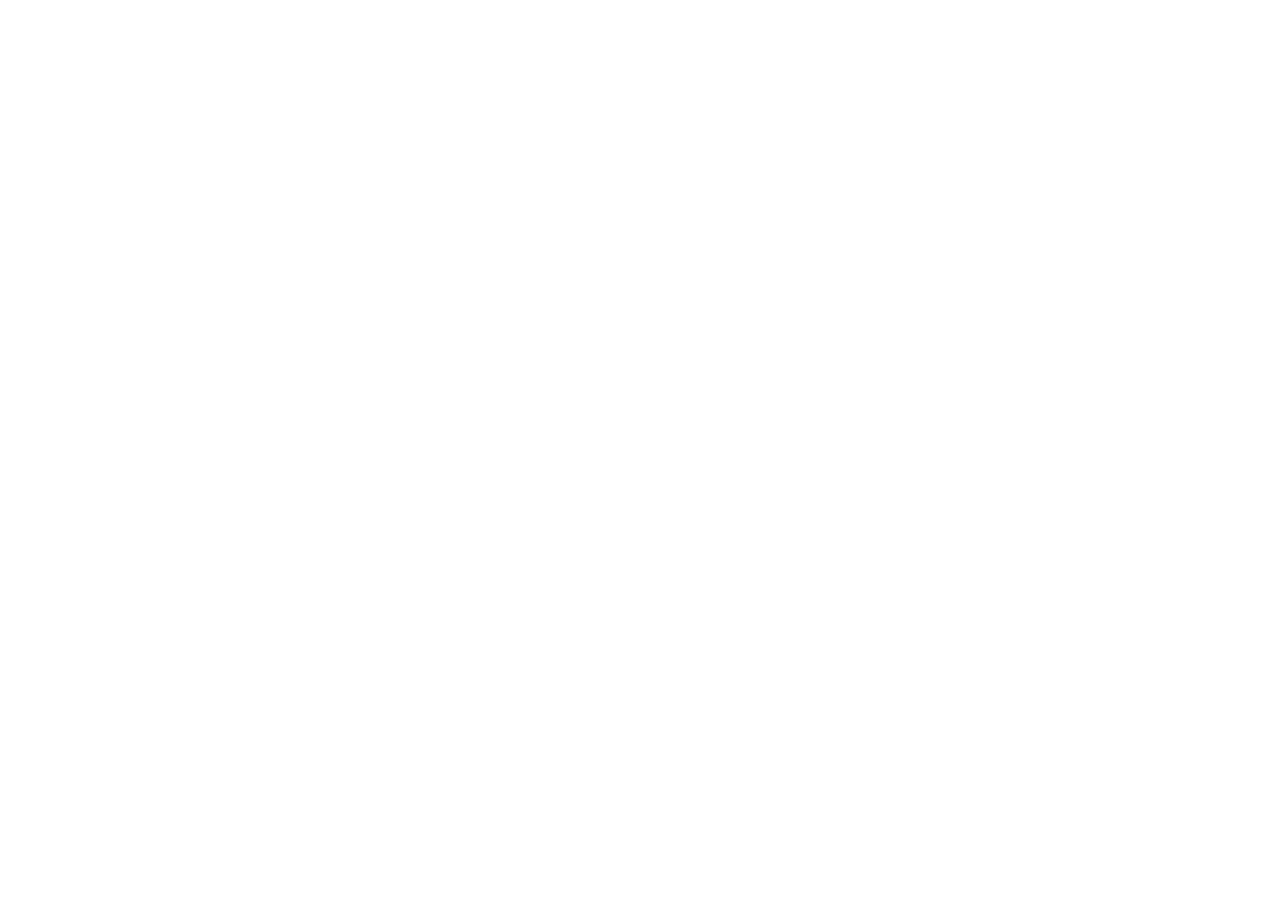
==== index.html @ ddab1427 "add starter file and gitignore file" ====
<!DOCTYPE html>
<html lang="en">
<head>
    <meta charset="UTF-8">
    <meta http-equiv="X-UA-Compatible" content="IE=edge">
    <meta name="viewport" content="width=device-width, initial-scale=1.0">
    <title>STARTER - Toybox Homepage</title>
</head>
<body>
    
</body>
</html>
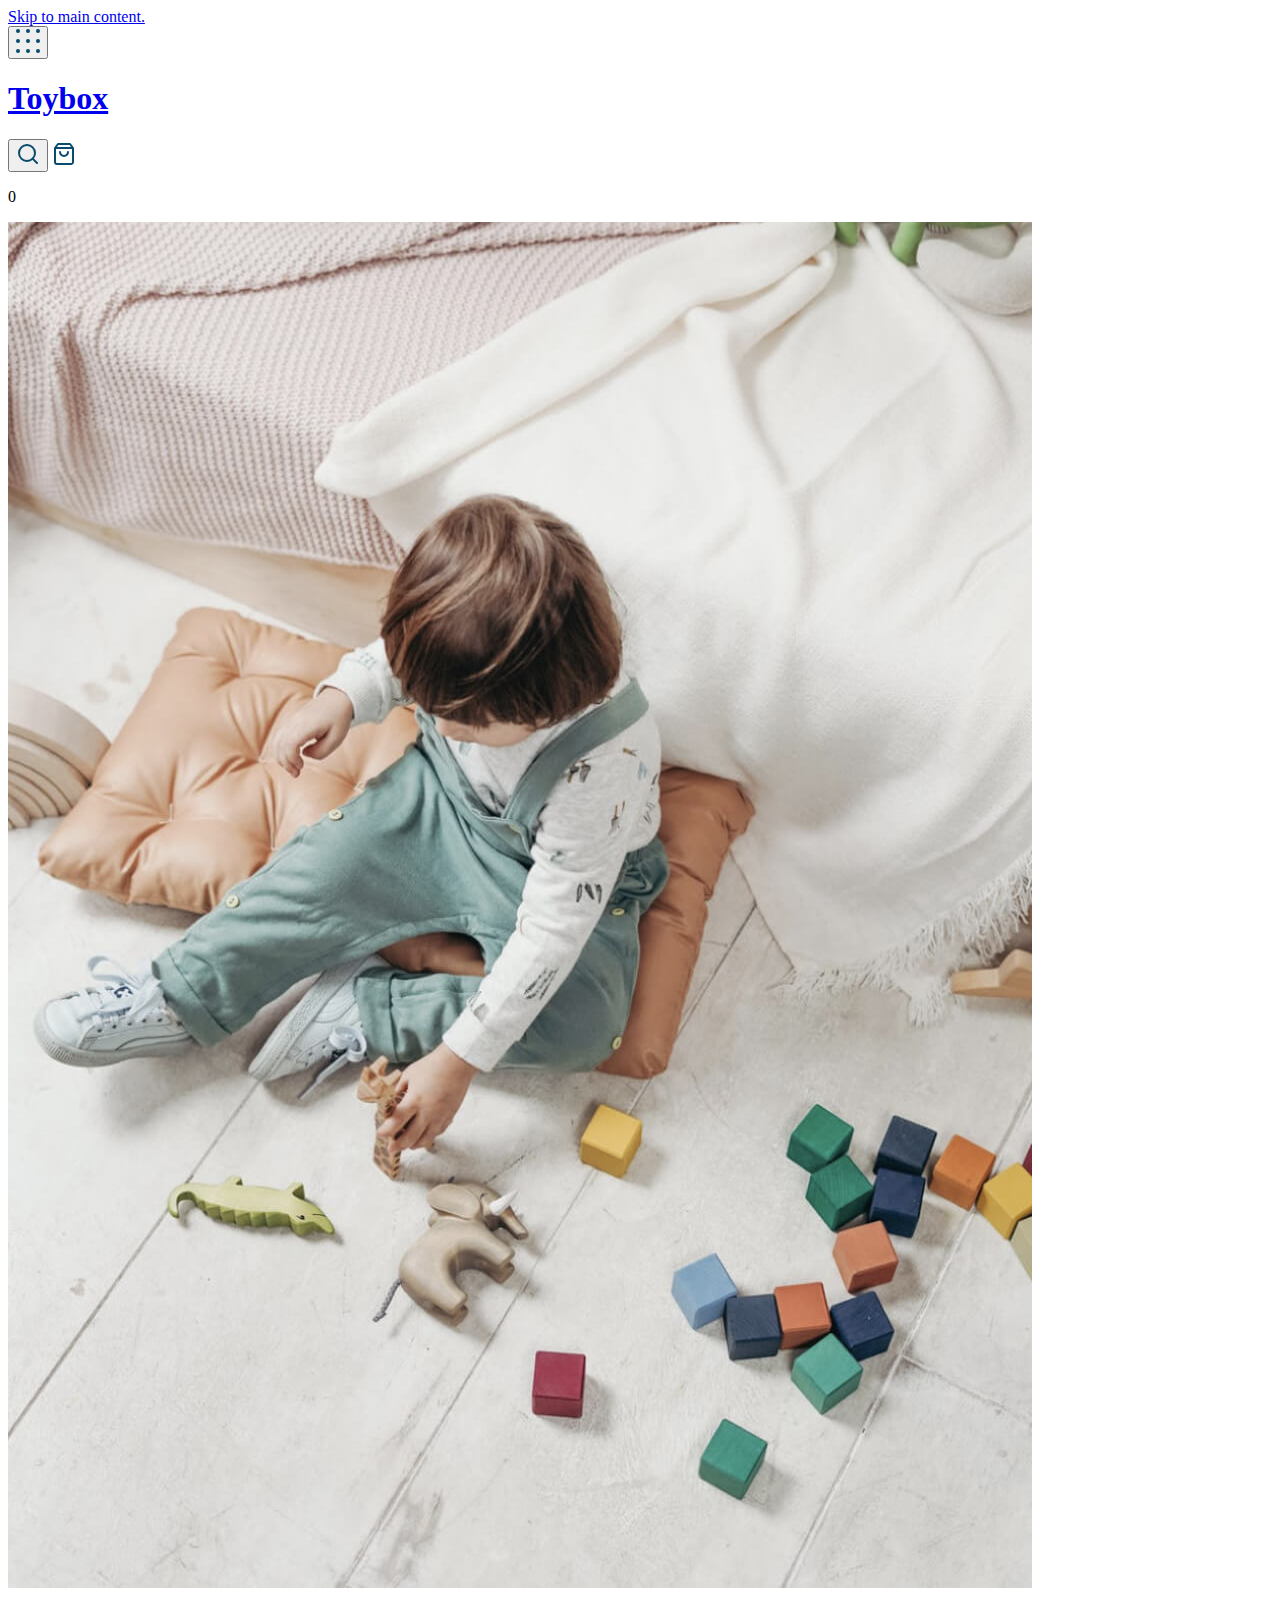
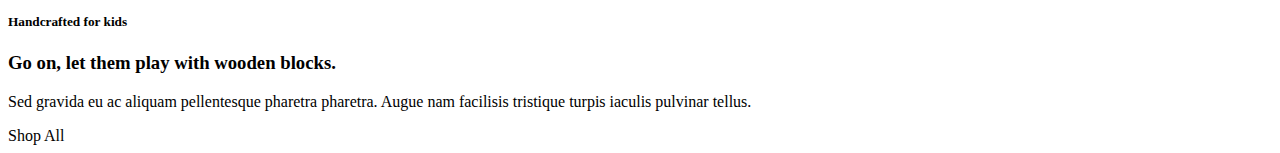
==== commit 99b589c4: "building HTML" ====
--- a/index.html
+++ b/index.html
@@ -1,12 +1,61 @@
 <!DOCTYPE html>
 <html lang="en">
+
 <head>
     <meta charset="UTF-8">
     <meta http-equiv="X-UA-Compatible" content="IE=edge">
     <meta name="viewport" content="width=device-width, initial-scale=1.0">
     <title>STARTER - Toybox Homepage</title>
 </head>
+
 <body>
-    
+    <a href="#mainContent" class="skip-link">Skip to main content.</a>
+    <nav class="navBar">
+        <div class="wrapper">
+
+            <button class="menuIcon">
+                <img src="./assets/menu-button.svg" alt="open slide-out navigation" class="menuIcon">
+            </button>
+
+            <a href="#" class="logo">
+                <h1>Toybox</h1>
+            </a>
+
+            <div class="searchCart">
+                <button class="menuIcon">
+                    <img src="./assets/search.svg" alt="search icon" class="searchIcon">
+                </button>
+
+                <a href="#" class="bag">
+                    <img src="./assets/shop-bag.svg" alt="shopping bag icon" class="bagIcon">
+                </a>
+
+                <div class="counter">
+                    <p class="smallCopy">0</p>
+                </div> <!-- .counter END -->
+            </div> <!-- .searchCart END -->
+
+        </div> <!-- .wrapper END -->
+    </nav> <!-- .navBar END -->
+
+    <header>
+        <div class="headerImgContainer wrapper">
+            <img src="./assets/header-image.jpg"
+                alt="A child in overalls playing with colourful wooden blocks on the floor">
+        </div>
+
+        <div class="headerContent wrapper">
+            <div class="contentContainer">
+                <h5>Handcrafted for kids</h5>
+                <h3>Go on, let them play with wooden blocks.</h3>
+                <p>Sed gravida eu ac aliquam pellentesque pharetra pharetra. Augue nam facilisis tristique turpis
+                    iaculis pulvinar tellus.</p>
+                <a class="button">Shop All</a>
+            </div>
+        </div>
+    </header>
+
+
 </body>
+
 </html>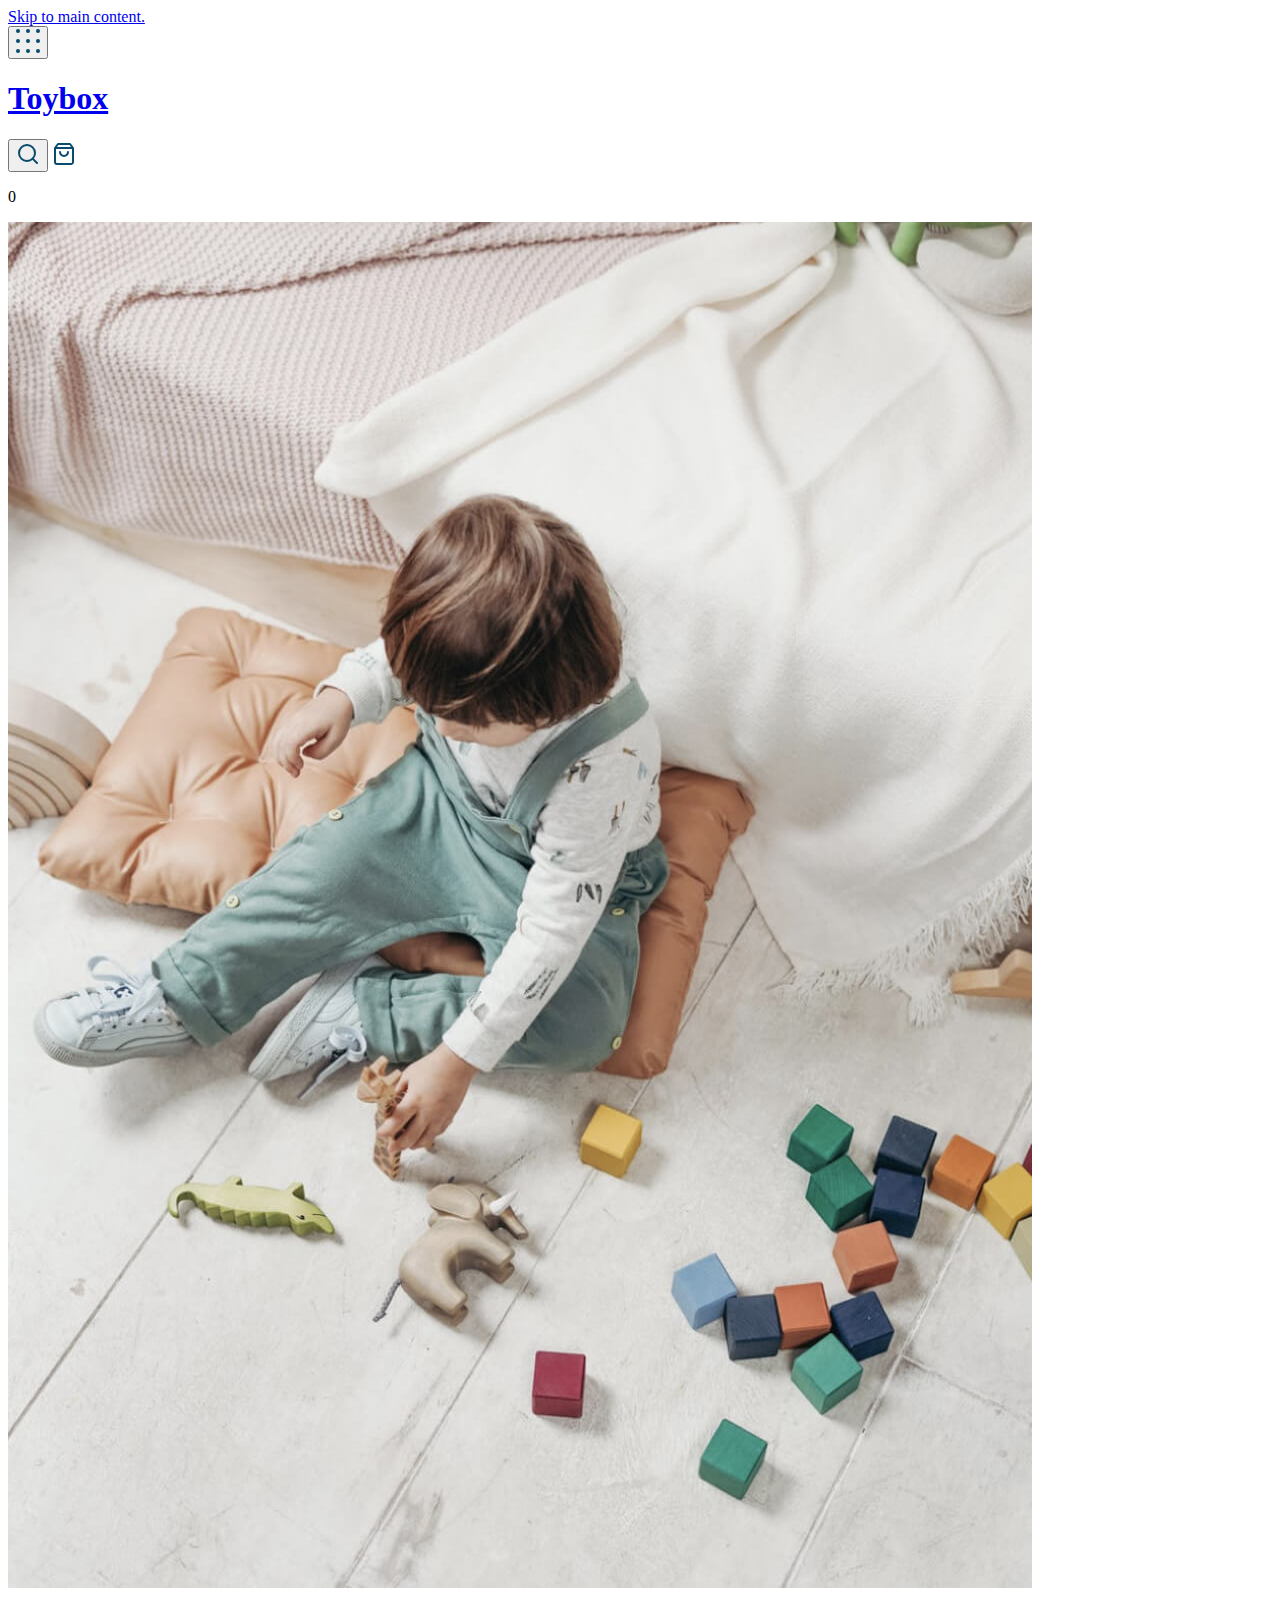
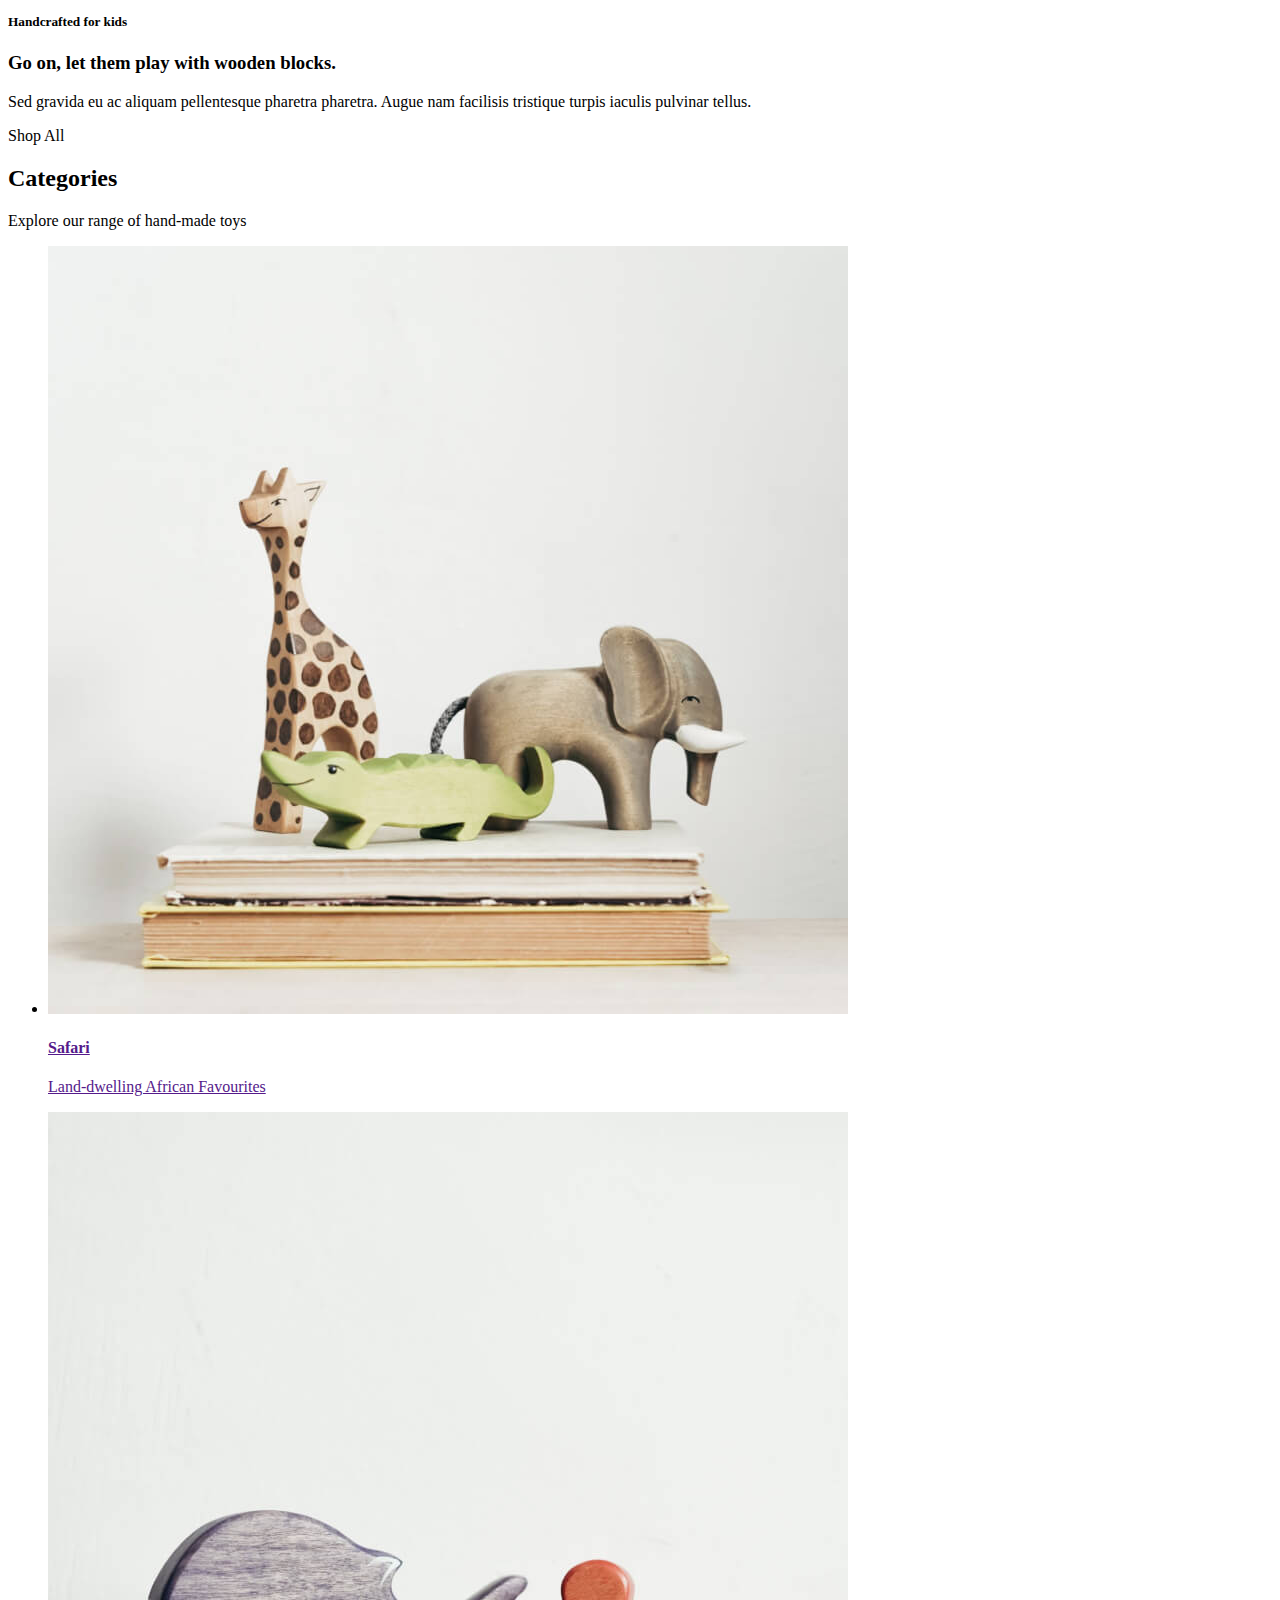
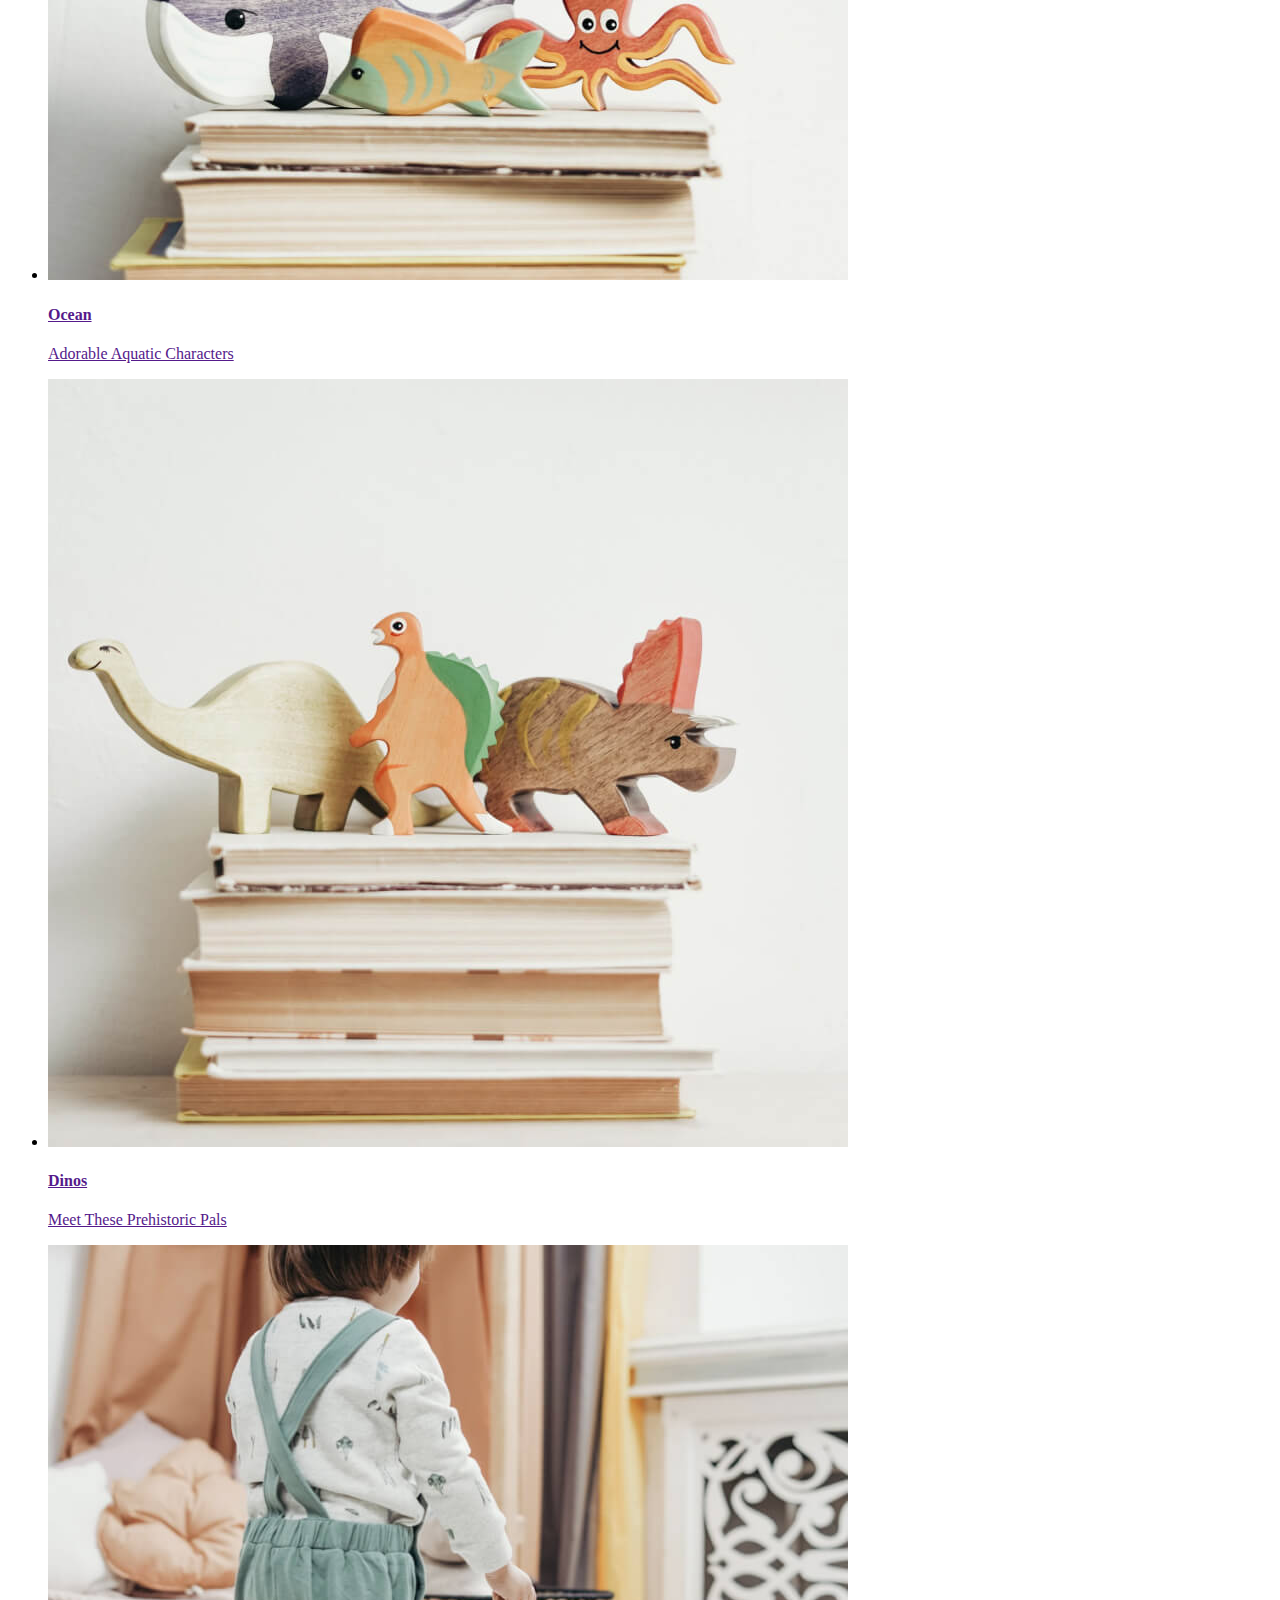
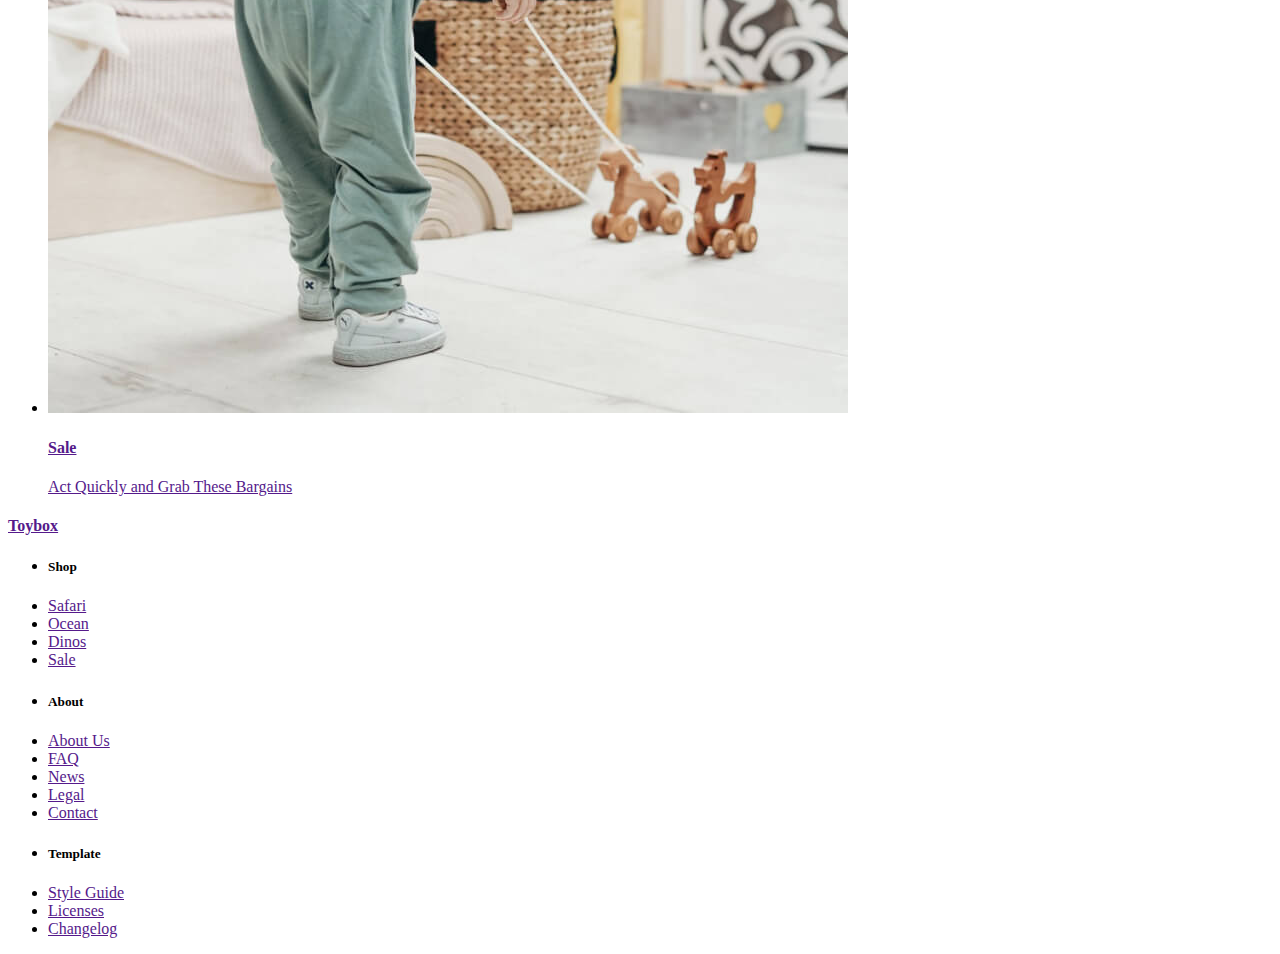
==== commit bcf7f799: "adding footer and main" ====
--- a/index.html
+++ b/index.html
@@ -55,6 +55,110 @@
         </div>
     </header>
 
+    <main>
+        <section class="categories" id="categories">
+            <div class="wrapper">
+                <h2>Categories</h2>
+                <p>Explore our range of hand-made toys</p>
+                <ul class="categoryGallery">
+                    <li class="items itemOne">
+                        <a href="">
+                            <img src="./assets/safari-trio.jpg" alt="Hand-carved safari animal toys">
+                            <h4>Safari</h4>
+                            <p>Land-dwelling African Favourites</p>
+                        </a>
+                    </li>
+                    <li class="items itemTwo">
+                        <a href="">
+                            <img src="./assets/ocean-trio.jpg" alt="A collection of ocean-themed animal toys">
+                            <h4>Ocean</h4>
+                            <p>Adorable Aquatic Characters</p>
+                        </a>
+                    </li>
+                    <li class="items itemThree">
+                        <a href="">
+                            <img src="./assets/dino-trio.jpg" alt="Hand-carved dinosaur toys for kids">
+                            <h4>Dinos</h4>
+                            <p>Meet These Prehistoric Pals</p>
+                        </a>
+                    </li>
+                    <li class="items itemFour">
+                        <a href="">
+                            <img src="./assets/sale.jpg" alt="A toddler pulling two wooden animals on wheels">
+                            <h4>Sale</h4>
+                            <p>Act Quickly and Grab These Bargains</p>
+                        </a>
+                    </li>
+                </ul> <!-- .categoryGallery END-->
+            </div> <!-- .wrapper END-->
+        </section> <!-- .categories END-->
+    </main>
+
+    <footer id="footer">
+        <div class="wrapper">
+            <div class="footerFlexContainer">
+                <a href="" class="logo">
+                    <h4>Toybox</h4>
+                </a>
+                <div class="footerNav">
+                    <nav>
+                        <ul class="footerShop">
+                            <li>
+                                <h5>Shop</h5>
+                            </li>
+                            <li>
+                                <a href="">Safari</a>
+                            </li>
+                            <li>
+                                <a href="">Ocean</a>
+                            </li>
+                            <li>
+                                <a href="">Dinos</a>
+                            </li>
+                            <li>
+                                <a href="">Sale</a>
+                            </li>
+                        </ul>
+                        <ul class="footerAbout">
+                            <li>
+                                <h5>About</h5>
+                            </li>
+                            <li>
+                                <a href="">About Us</a>
+                            </li>
+                            <li>
+                                <a href="">FAQ</a>
+                            </li>
+                            <li>
+                                <a href="">News</a>
+                            </li>
+                            <li>
+                                <a href="">Legal</a>
+                            </li>
+                            <li>
+                                <a href="">Contact</a>
+                            </li>
+                        </ul>
+                        <ul class="footerTemp">
+                            <li>
+                                <h5>Template</h5>
+                            </li>
+                            <li>
+                                <a href="">Style Guide</a>
+                            </li>
+                            <li>
+                                <a href="">Licenses</a>
+                            </li>
+                            <li>
+                                <a href="">Changelog</a>
+                            </li>
+                        </ul>
+                    </nav>
+                </div> <!-- .footerNav END -->
+            </div> <!-- .footerFlexContainer END-->
+        </div> <!-- .wrapper END-->
+    </footer>
+
 
 </body>
 
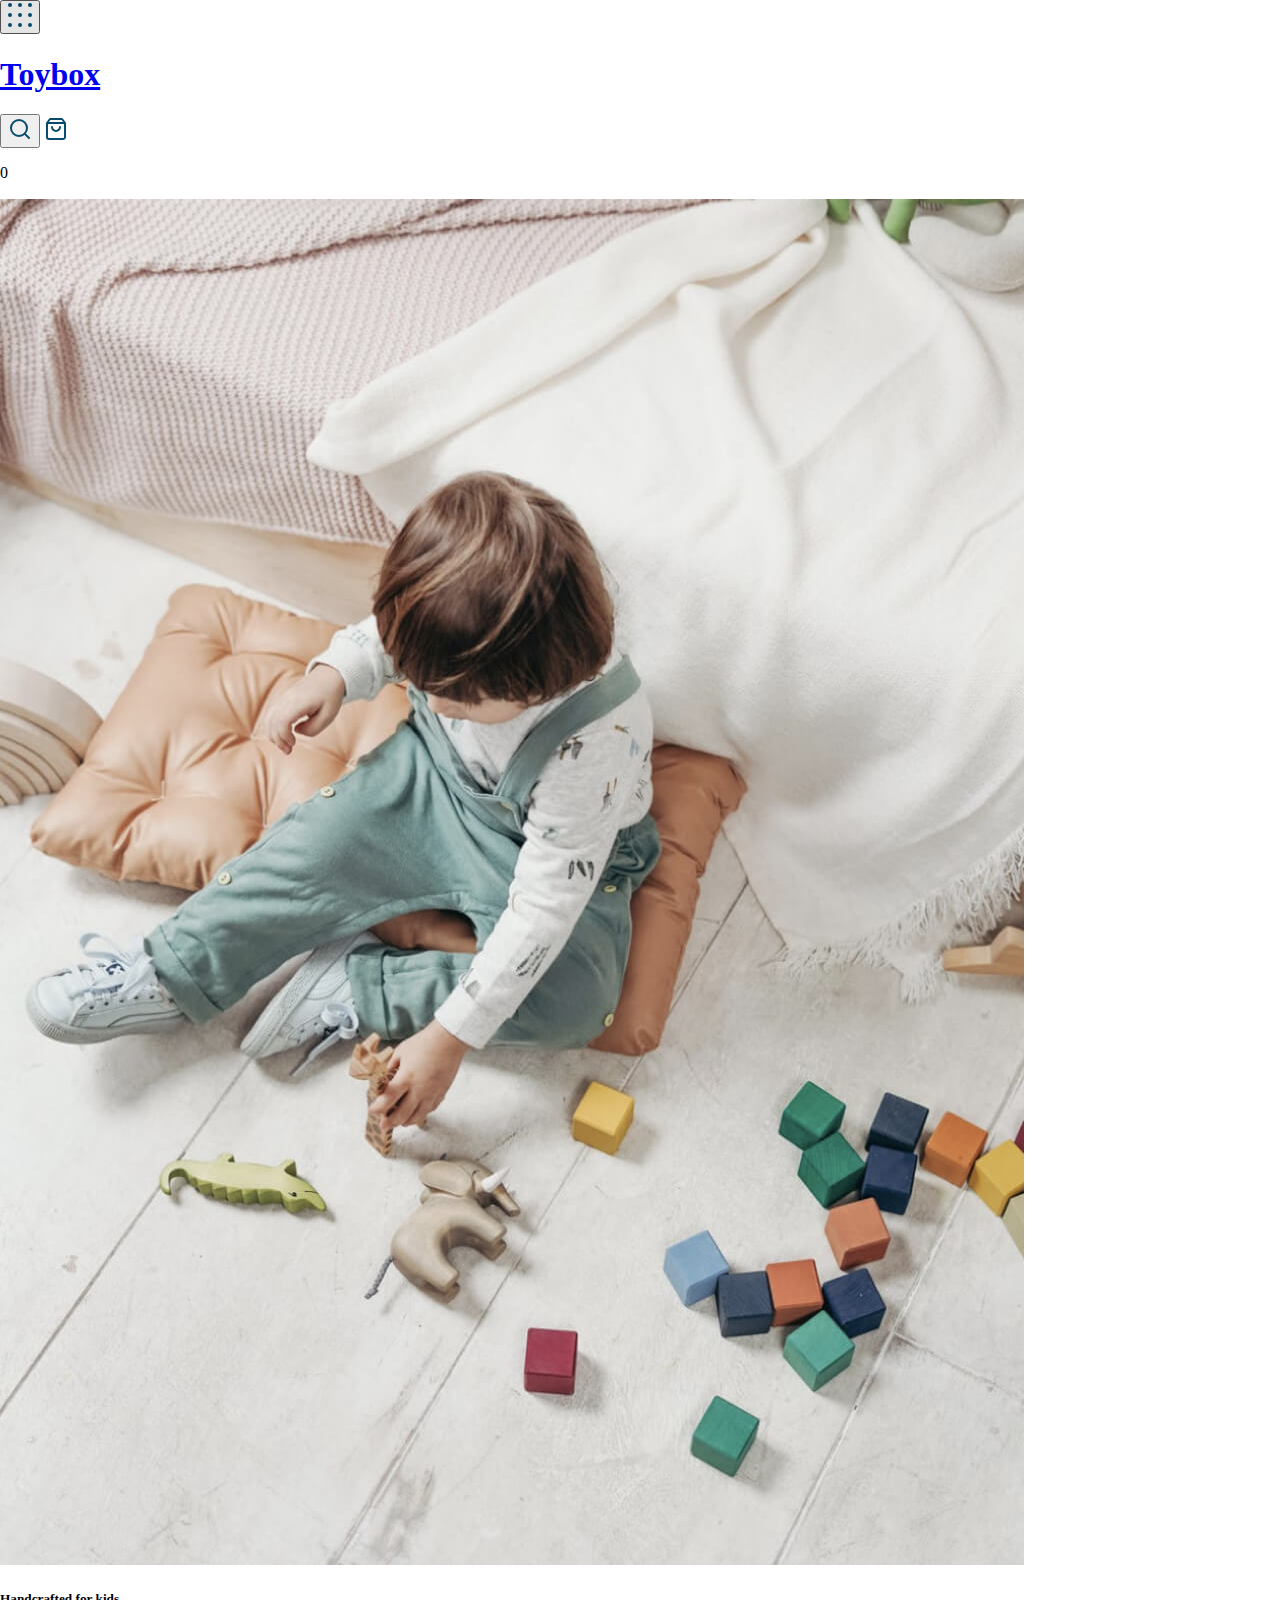
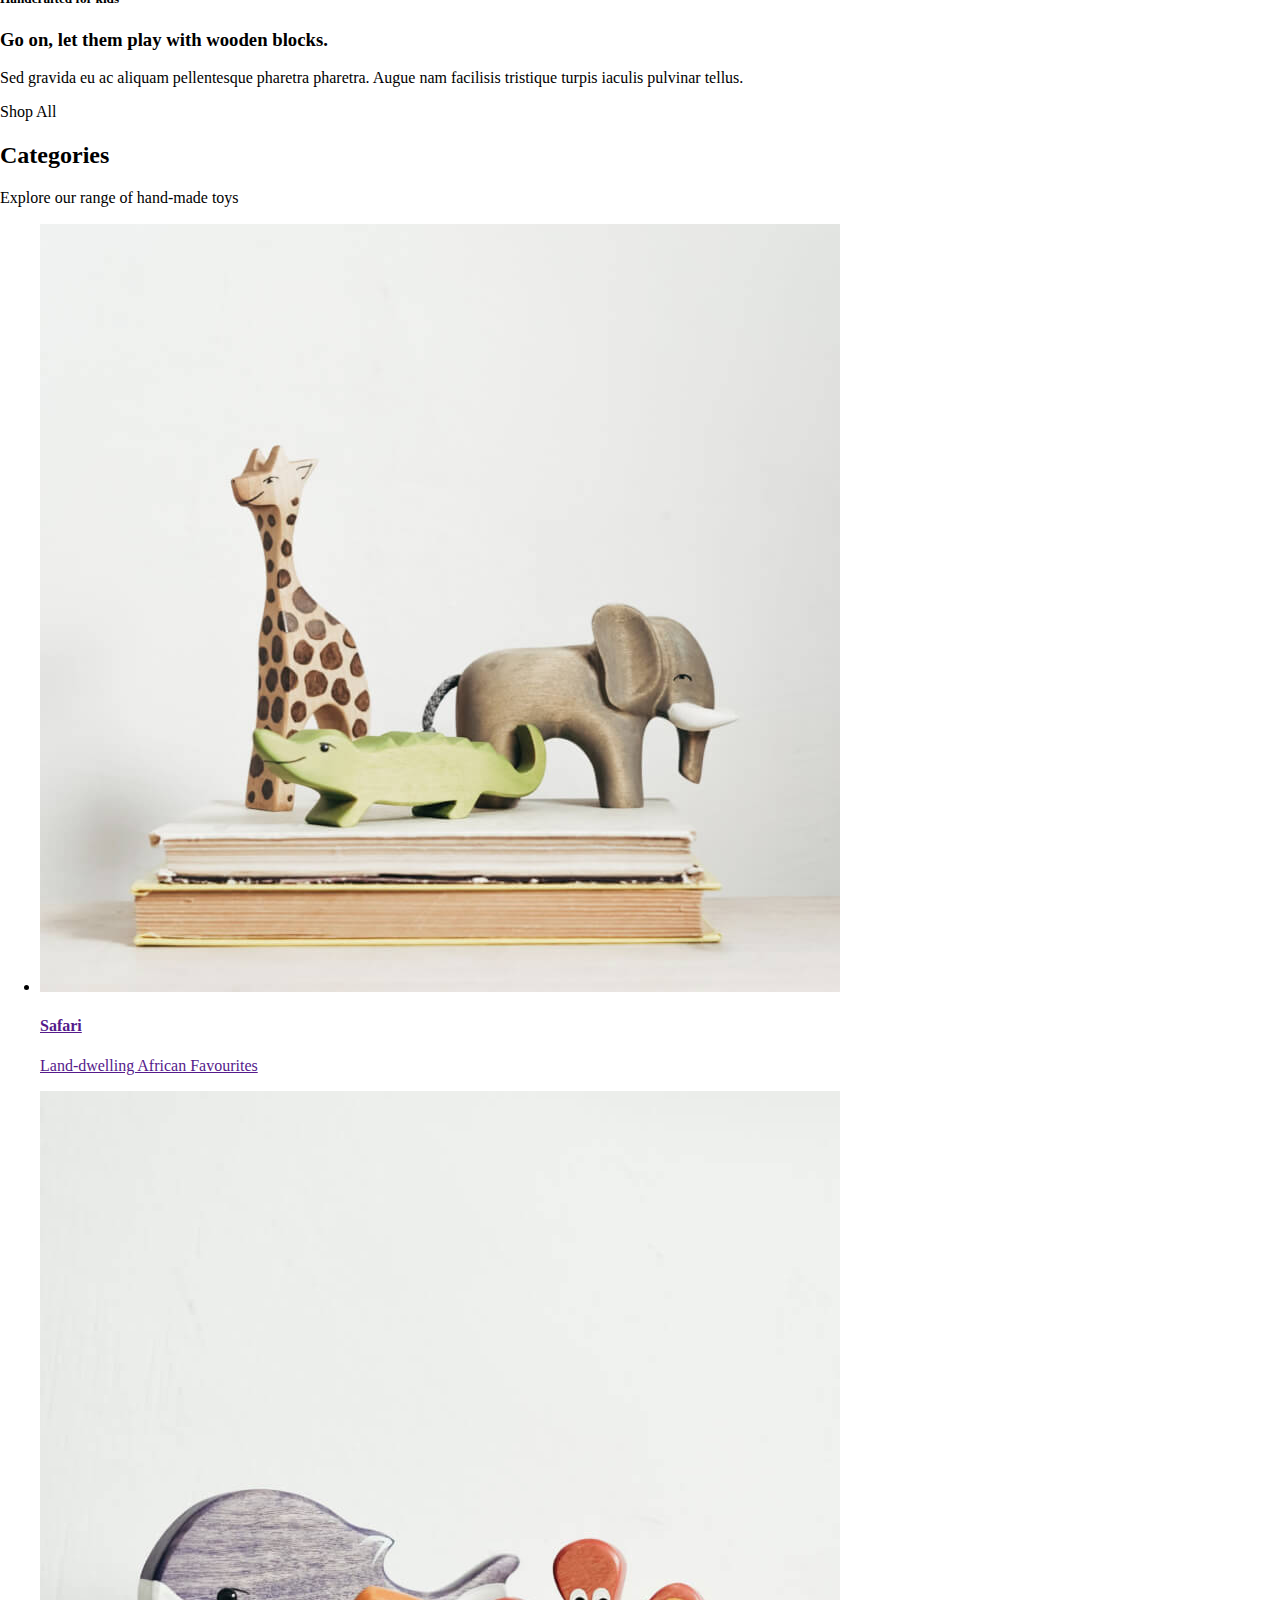
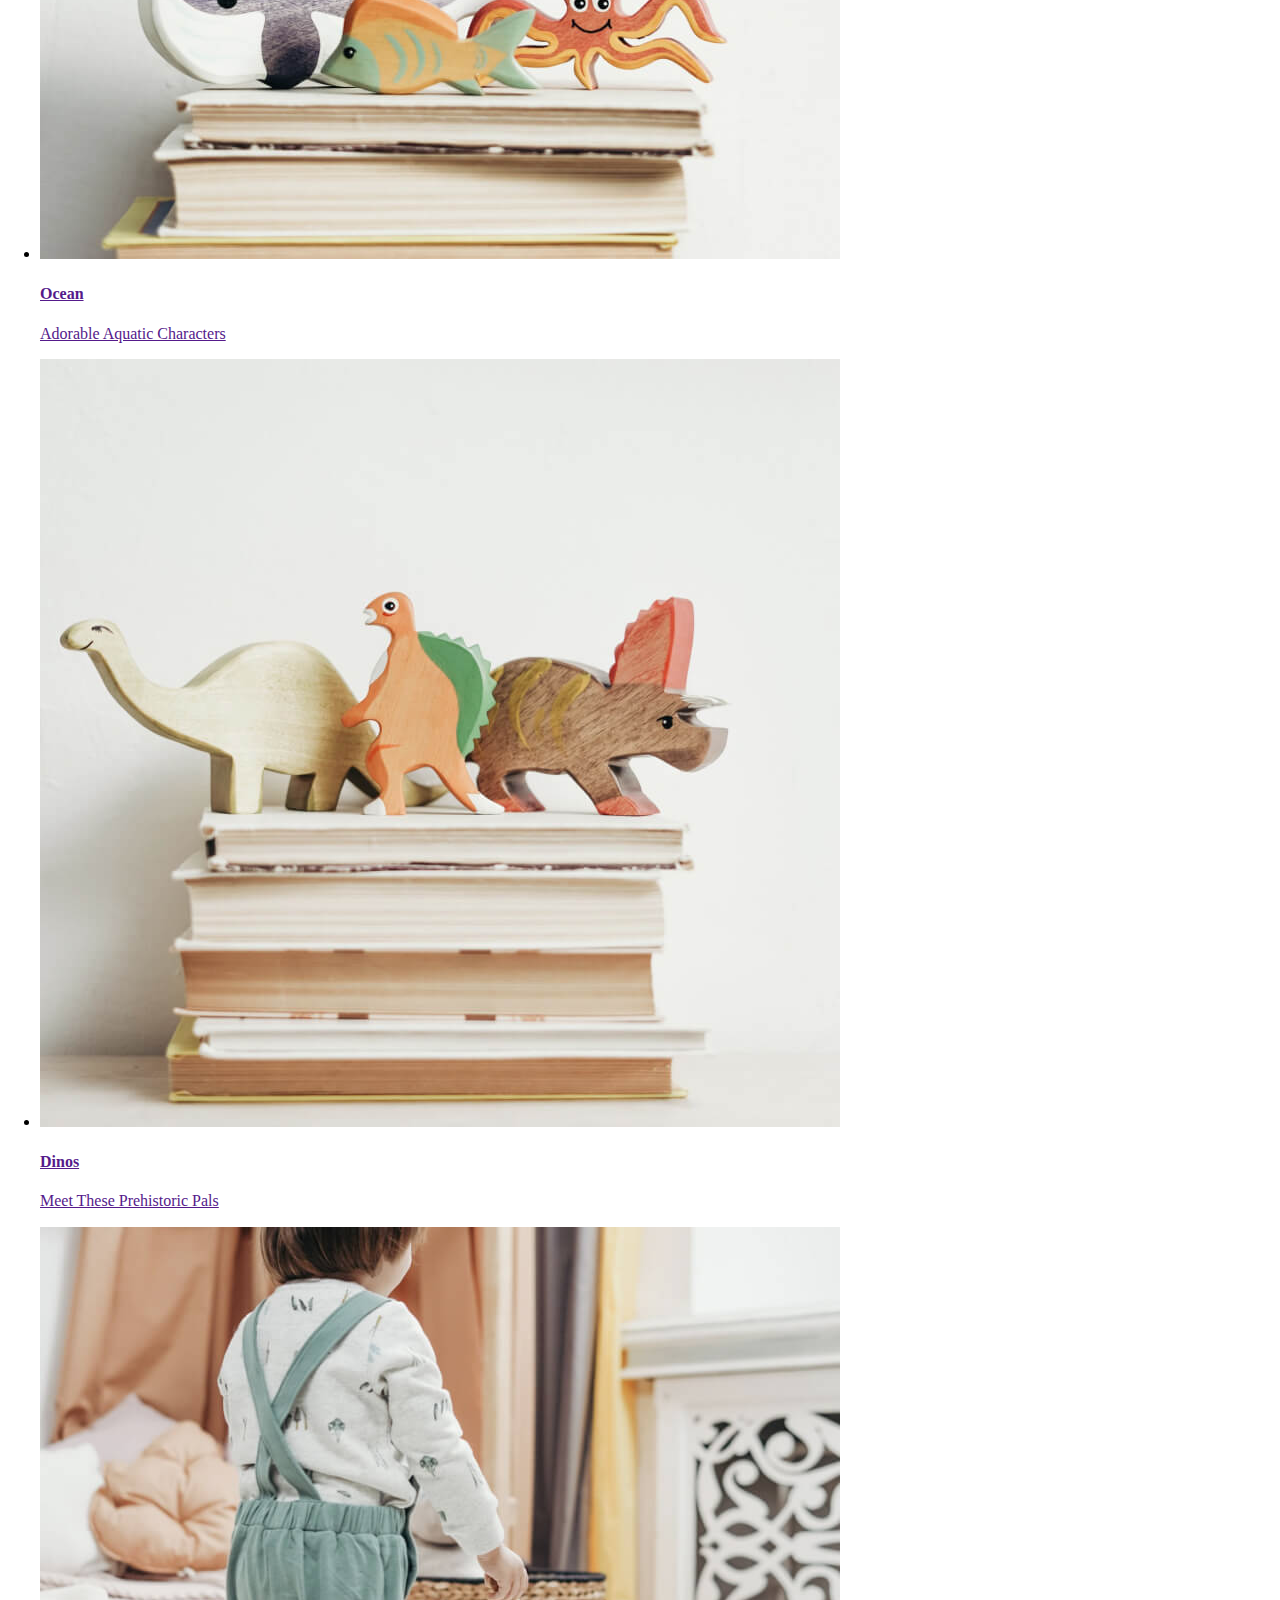
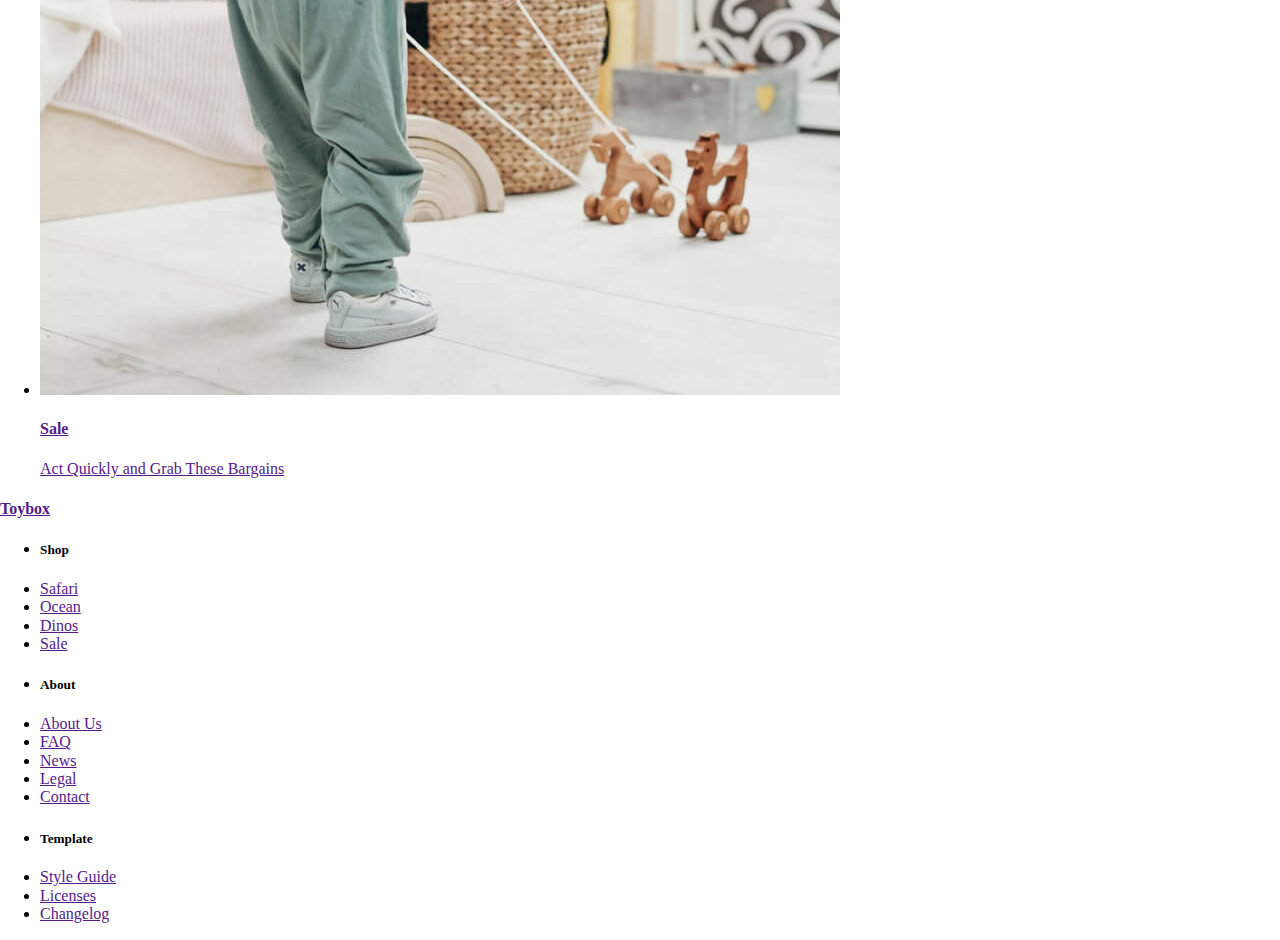
==== commit 3a8d0101: "adding setup partials" ====
--- a/index.html
+++ b/index.html
@@ -6,6 +6,7 @@
     <meta http-equiv="X-UA-Compatible" content="IE=edge">
     <meta name="viewport" content="width=device-width, initial-scale=1.0">
     <title>STARTER - Toybox Homepage</title>
+    <link rel="stylesheet" href="./styles/styles.css">
 </head>
 
 <body>
--- a/styles/styles.css
+++ b/styles/styles.css
@@ -0,0 +1,285 @@
+html {
+  line-height: 1.15;
+  -ms-text-size-adjust: 100%;
+  -webkit-text-size-adjust: 100%;
+}
+
+body {
+  margin: 0;
+}
+
+article,
+aside,
+footer,
+header,
+nav,
+section {
+  display: block;
+}
+
+h1 {
+  font-size: 2em;
+  margin: 0.67em 0;
+}
+
+figcaption,
+figure,
+main {
+  display: block;
+}
+
+figure {
+  margin: 1em 40px;
+}
+
+hr {
+  -webkit-box-sizing: content-box;
+          box-sizing: content-box;
+  height: 0;
+  overflow: visible;
+}
+
+pre {
+  font-family: monospace, monospace;
+  font-size: 1em;
+}
+
+a {
+  background-color: transparent;
+  -webkit-text-decoration-skip: objects;
+}
+
+abbr[title] {
+  border-bottom: none;
+  text-decoration: underline;
+  -webkit-text-decoration: underline dotted;
+          text-decoration: underline dotted;
+}
+
+b,
+strong {
+  font-weight: inherit;
+}
+
+b,
+strong {
+  font-weight: bolder;
+}
+
+code,
+kbd,
+samp {
+  font-family: monospace, monospace;
+  font-size: 1em;
+}
+
+dfn {
+  font-style: italic;
+}
+
+mark {
+  background-color: #ff0;
+  color: #000;
+}
+
+small {
+  font-size: 80%;
+}
+
+sub,
+sup {
+  font-size: 75%;
+  line-height: 0;
+  position: relative;
+  vertical-align: baseline;
+}
+
+sub {
+  bottom: -0.25em;
+}
+
+sup {
+  top: -0.5em;
+}
+
+audio,
+video {
+  display: inline-block;
+}
+
+audio:not([controls]) {
+  display: none;
+  height: 0;
+}
+
+img {
+  border-style: none;
+}
+
+svg:not(:root) {
+  overflow: hidden;
+}
+
+button,
+input,
+optgroup,
+select,
+textarea {
+  font-family: sans-serif;
+  font-size: 100%;
+  line-height: 1.15;
+  margin: 0;
+}
+
+button,
+input {
+  overflow: visible;
+}
+
+button,
+select {
+  text-transform: none;
+}
+
+button,
+html [type=button],
+[type=reset],
+[type=submit] {
+  -webkit-appearance: button;
+}
+
+button::-moz-focus-inner,
+[type=button]::-moz-focus-inner,
+[type=reset]::-moz-focus-inner,
+[type=submit]::-moz-focus-inner {
+  border-style: none;
+  padding: 0;
+}
+
+button:-moz-focusring,
+[type=button]:-moz-focusring,
+[type=reset]:-moz-focusring,
+[type=submit]:-moz-focusring {
+  outline: 1px dotted ButtonText;
+}
+
+fieldset {
+  padding: 0.35em 0.75em 0.625em;
+}
+
+legend {
+  -webkit-box-sizing: border-box;
+          box-sizing: border-box;
+  color: inherit;
+  display: table;
+  max-width: 100%;
+  padding: 0;
+  white-space: normal;
+}
+
+progress {
+  display: inline-block;
+  vertical-align: baseline;
+}
+
+textarea {
+  overflow: auto;
+}
+
+[type=checkbox],
+[type=radio] {
+  -webkit-box-sizing: border-box;
+          box-sizing: border-box;
+  padding: 0;
+}
+
+[type=number]::-webkit-inner-spin-button,
+[type=number]::-webkit-outer-spin-button {
+  height: auto;
+}
+
+[type=search] {
+  -webkit-appearance: textfield;
+  outline-offset: -2px;
+}
+
+[type=search]::-webkit-search-cancel-button,
+[type=search]::-webkit-search-decoration {
+  -webkit-appearance: none;
+}
+
+::-webkit-file-upload-button {
+  -webkit-appearance: button;
+  font: inherit;
+}
+
+details,
+menu {
+  display: block;
+}
+
+summary {
+  display: list-item;
+}
+
+canvas {
+  display: inline-block;
+}
+
+template {
+  display: none;
+}
+
+[hidden] {
+  display: none;
+}
+
+* {
+  -webkit-box-sizing: border-box;
+  box-sizing: border-box;
+}
+
+.sr-only {
+  position: absolute;
+  width: 1px;
+  height: 1px;
+  margin: -1px;
+  border: 0;
+  padding: 0;
+  white-space: nowrap;
+  -webkit-clip-path: inset(100%);
+          clip-path: inset(100%);
+  clip: rect(0 0 0 0);
+  overflow: hidden;
+}
+
+/* _typography.scss */
+/* import Jakarta Sans font */
+@font-face {
+  font-family: "Jakarta Sans";
+  src: url("../fonts/PlusJakarta_Sans-2.5/webfonts/PlusJakartaSans-Regular.woff"), url("../fonts/PlusJakarta_Sans-2.5/static/PlusJakartaSans-Regular.ttf"), url("../fonts/PlusJakarta_Sans-2.5/webfonts/PlusJakartaSans-Regular.woff2");
+  font-weight: normal;
+}
+/* import Jakarta Sans font in bold */
+@font-face {
+  font-family: "Jakarta Sans";
+  src: url("../fonts/PlusJakarta_Sans-2.5/webfonts/PlusJakartaSans-Bold.woff"), url(../fonts/PlusJakarta_Sans-2.5/webfonts/PlusJakartaSans-Bold.woff2), url(../fonts/PlusJakarta_Sans-2.5/static/PlusJakartaSans-Bold.ttf);
+  font-weight: bold;
+}
+/* import Young Serif font */
+@font-face {
+  font-family: "Young Serif";
+  src: url("../fonts/youngserif/YoungSerif-Regular.otf");
+}
+.skip-link {
+  position: absolute;
+  left: -1000px;
+  top: 5px;
+  z-index: 999;
+  background: white;
+  color: black;
+}
+
+.skip-link:focus {
+  left: 0;
+}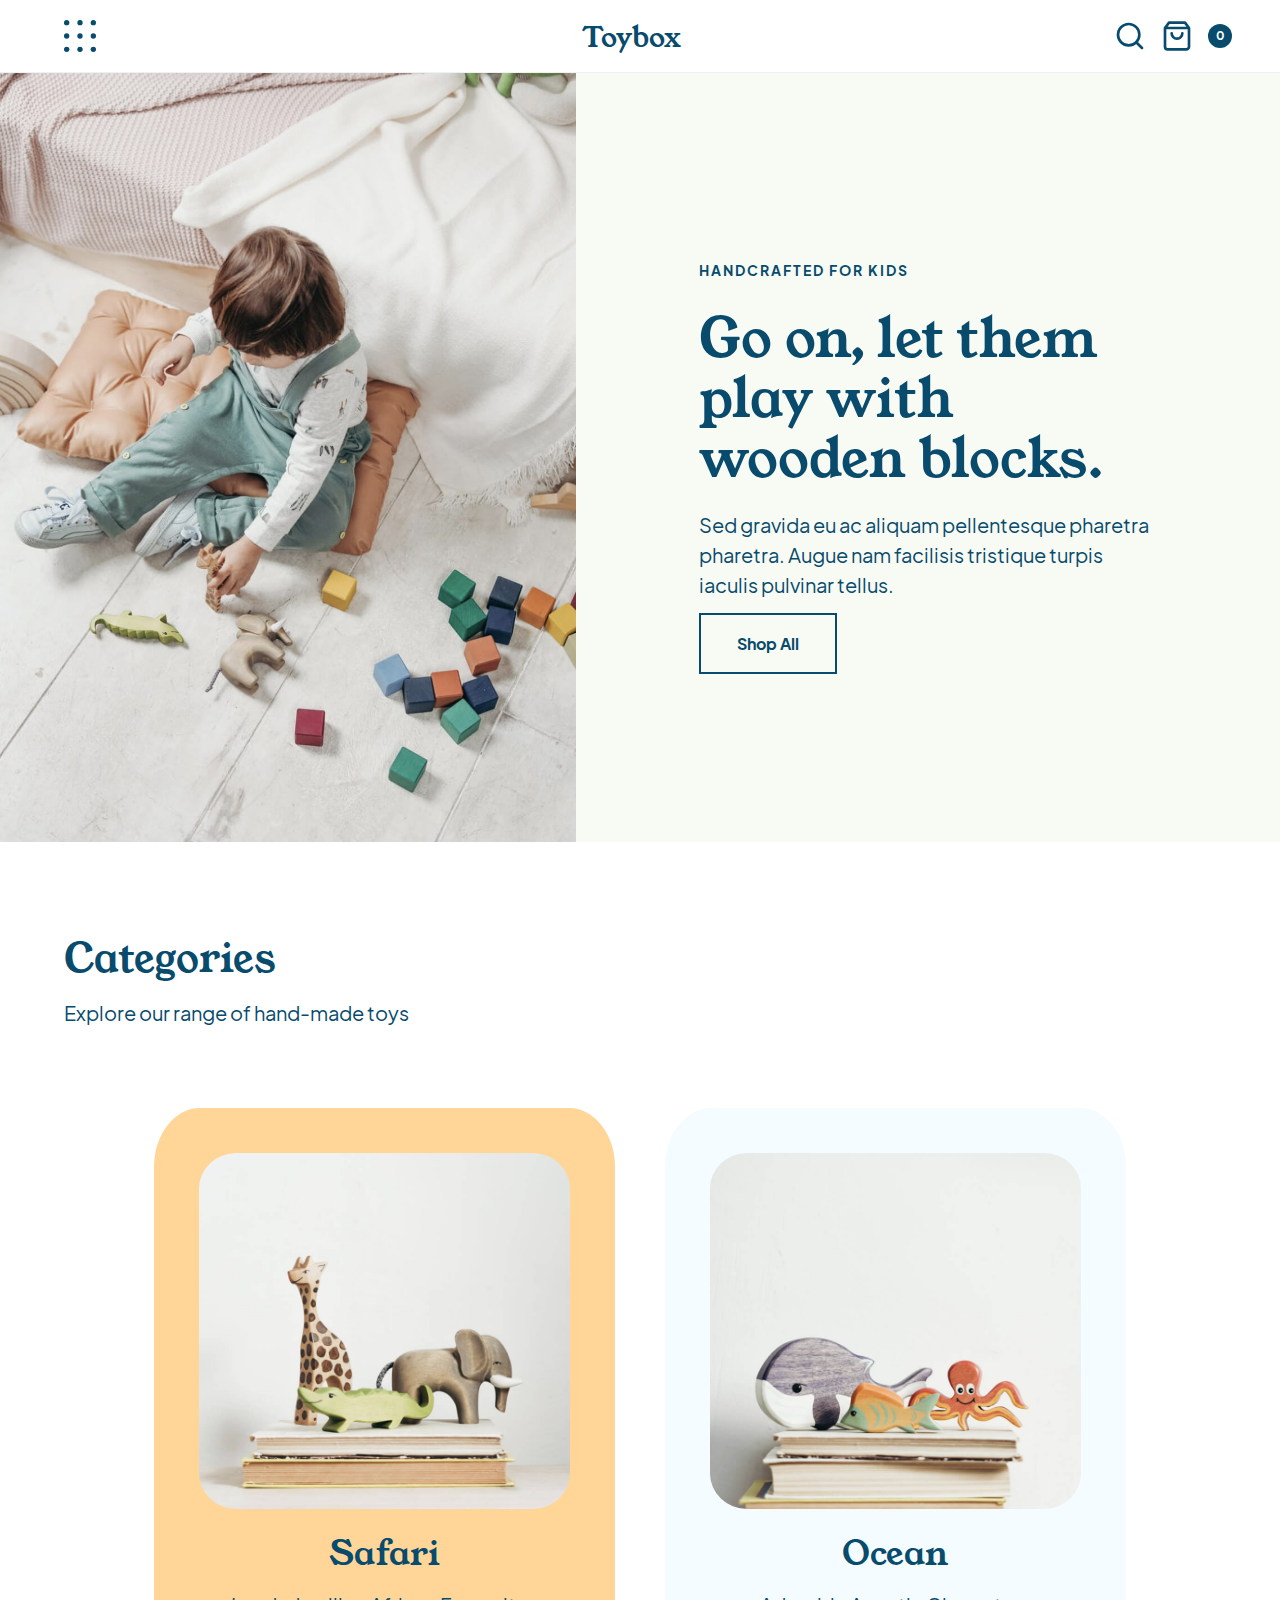
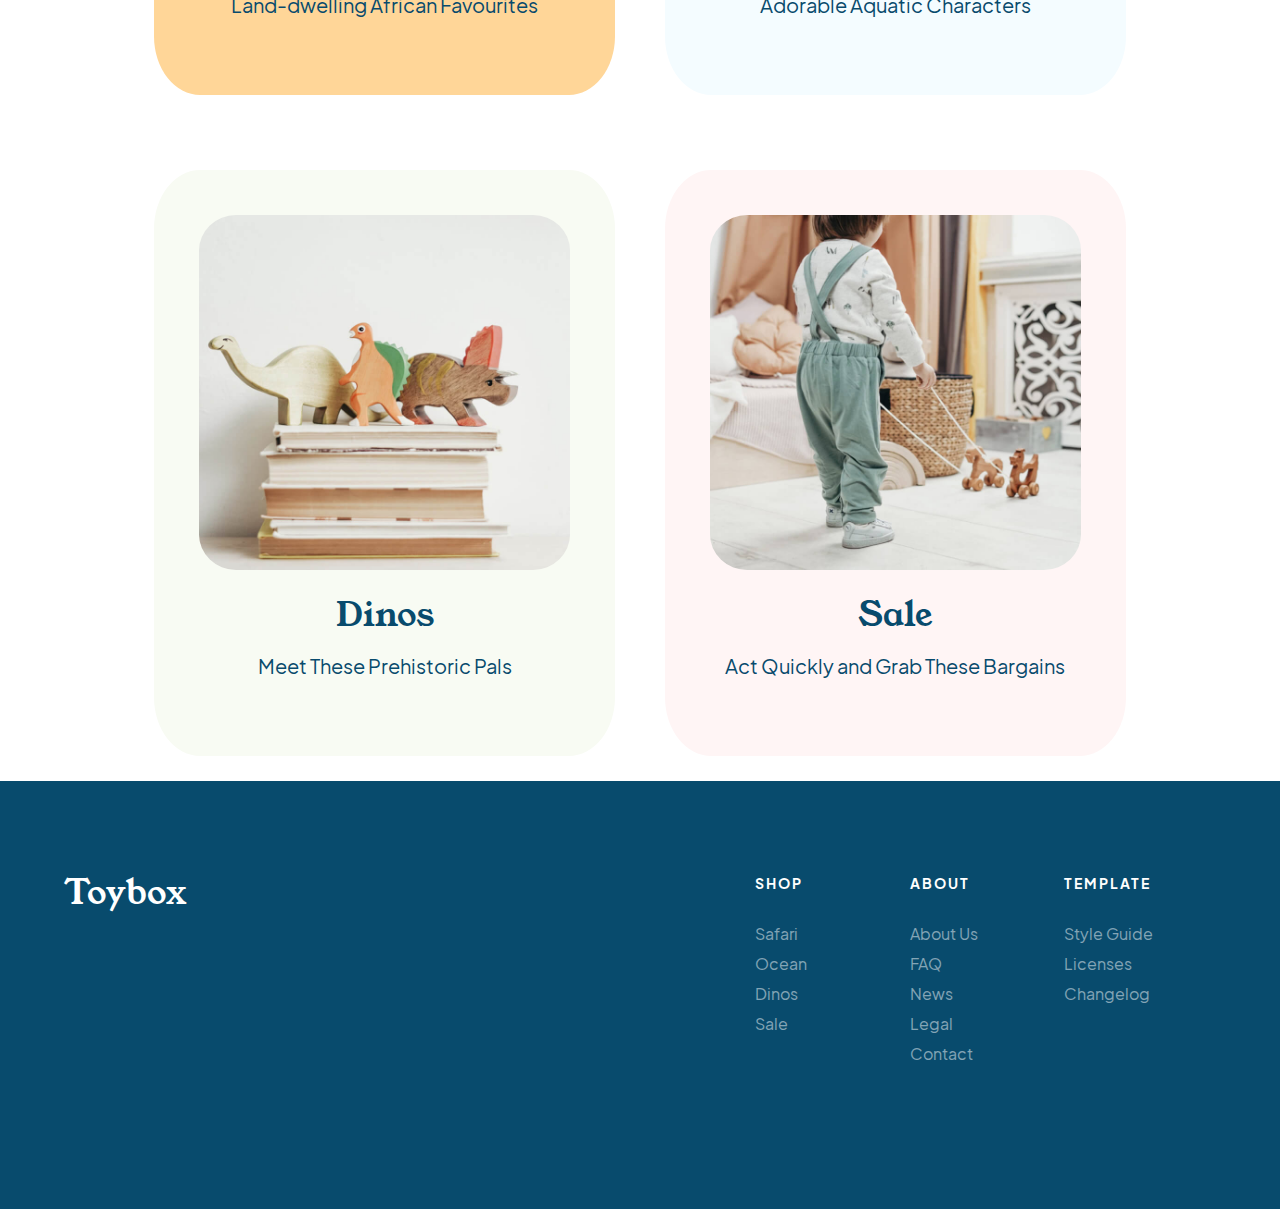
==== commit 32cbc99d: "adding skip link" ====
--- a/index.html
+++ b/index.html
@@ -56,7 +56,7 @@
         </div>
     </header>
 
-    <main>
+    <main id="mainContent">
         <section class="categories" id="categories">
             <div class="wrapper">
                 <h2>Categories</h2>
--- a/styles/styles.css
+++ b/styles/styles.css
@@ -1,3 +1,6 @@
+/* site fonts */
+/* if we set our root element font-size to 125%, then 1 rem = 20px */
+/* site colours */
 html {
   line-height: 1.15;
   -ms-text-size-adjust: 100%;
@@ -253,24 +256,6 @@
   overflow: hidden;
 }
 
-/* _typography.scss */
-/* import Jakarta Sans font */
-@font-face {
-  font-family: "Jakarta Sans";
-  src: url("../fonts/PlusJakarta_Sans-2.5/webfonts/PlusJakartaSans-Regular.woff"), url("../fonts/PlusJakarta_Sans-2.5/static/PlusJakartaSans-Regular.ttf"), url("../fonts/PlusJakarta_Sans-2.5/webfonts/PlusJakartaSans-Regular.woff2");
-  font-weight: normal;
-}
-/* import Jakarta Sans font in bold */
-@font-face {
-  font-family: "Jakarta Sans";
-  src: url("../fonts/PlusJakarta_Sans-2.5/webfonts/PlusJakartaSans-Bold.woff"), url(../fonts/PlusJakarta_Sans-2.5/webfonts/PlusJakartaSans-Bold.woff2), url(../fonts/PlusJakarta_Sans-2.5/static/PlusJakartaSans-Bold.ttf);
-  font-weight: bold;
-}
-/* import Young Serif font */
-@font-face {
-  font-family: "Young Serif";
-  src: url("../fonts/youngserif/YoungSerif-Regular.otf");
-}
 .skip-link {
   position: absolute;
   left: -1000px;
@@ -282,4 +267,359 @@
 
 .skip-link:focus {
   left: 0;
+}
+
+/* _typography.scss */
+/* import Jakarta Sans font */
+@font-face {
+  font-family: "Jakarta Sans";
+  src: url("../fonts/PlusJakarta_Sans-2.5/webfonts/PlusJakartaSans-Regular.woff"), url("../fonts/PlusJakarta_Sans-2.5/static/PlusJakartaSans-Regular.ttf"), url("../fonts/PlusJakarta_Sans-2.5/webfonts/PlusJakartaSans-Regular.woff2");
+  font-weight: normal;
+}
+/* import Jakarta Sans font in bold */
+@font-face {
+  font-family: "Jakarta Sans";
+  src: url("../fonts/PlusJakarta_Sans-2.5/webfonts/PlusJakartaSans-Bold.woff"), url(../fonts/PlusJakarta_Sans-2.5/webfonts/PlusJakartaSans-Bold.woff2), url(../fonts/PlusJakarta_Sans-2.5/static/PlusJakartaSans-Bold.ttf);
+  font-weight: bold;
+}
+/* import Young Serif font */
+@font-face {
+  font-family: "Young Serif";
+  src: url("../fonts/youngserif/YoungSerif-Regular.otf");
+}
+html {
+  font-size: 125%;
+}
+
+body {
+  font-family: "Jakarta Sans";
+  font-size: 1rem;
+  color: #084b6d;
+}
+
+h1,
+h2,
+h3,
+h4,
+blockquote {
+  font-family: "Young Serif";
+  font-weight: normal;
+  color: #084b6d;
+  margin: 0;
+}
+
+h1 {
+  font-size: 1.4rem;
+}
+
+h2 {
+  font-size: 2rem;
+  line-height: 2.4rem;
+  margin-bottom: 18px;
+}
+
+h3 {
+  font-size: 2.7rem;
+  line-height: 3rem;
+  margin-bottom: 24px;
+}
+
+h4 {
+  font-size: 1.7rem;
+  line-height: 2rem;
+  margin-bottom: 18px;
+}
+
+h5 {
+  font-size: 0.7rem;
+  font-weight: bold;
+  line-height: 1.2rem;
+  letter-spacing: 0.1rem;
+  text-transform: uppercase;
+  margin: 0 0 24px 0;
+}
+
+p {
+  line-height: 1.5rem;
+  margin: 0 0 30px 0;
+}
+p.smallCopy {
+  font-size: 0.6rem;
+  line-height: 1.2rem;
+  font-weight: bold;
+  margin: 0;
+}
+
+ul,
+li,
+a,
+input {
+  padding: 0;
+  margin: 0;
+}
+
+ul {
+  list-style: none;
+}
+
+a {
+  text-decoration: none;
+  color: inherit;
+  cursor: pointer;
+  -webkit-transition: 0.3s;
+  transition: 0.3s;
+}
+
+/* _baseStyles.scss */
+.wrapper {
+  max-width: 1260px;
+  width: 90%;
+  margin: 0 auto;
+}
+
+/* _baseStyles.scss */
+button {
+  color: #084b6d;
+  background-color: transparent;
+  padding: 18px 36px;
+  border: 2px solid #084b6d;
+  font-size: 0.8rem;
+  font-weight: bold;
+  line-height: 1.2rem;
+  text-align: center;
+  cursor: pointer;
+  -webkit-transition: 0.3s;
+  transition: 0.3s;
+  /* style the button in the main nav menu to look just like an icon */
+}
+button:hover {
+  background-color: #084b6d;
+  color: #fff;
+}
+button:focus {
+  background-color: #084b6d;
+  color: #fff;
+}
+button.secondary {
+  background-color: transparent;
+  border-color: #fff;
+  color: #fff;
+  padding: 8px 12px;
+}
+button.secondary:hover {
+  background-color: #fff;
+  color: #084b6d;
+}
+button.secondary:focus {
+  background-color: #fff;
+  color: #084b6d;
+}
+button.solid {
+  color: #fff;
+  background-color: #084b6d;
+}
+button.solid:hover {
+  color: #084b6d;
+  background-color: #fff;
+}
+button.menuIcon {
+  display: inherit;
+  padding: 0;
+  border: none;
+}
+button.menuIcon:hover {
+  background-color: transparent;
+}
+button.menuIcon:focus {
+  background-color: transparent;
+}
+
+a.button {
+  color: #084b6d;
+  background-color: transparent;
+  padding: 18px 36px;
+  border: 2px solid #084b6d;
+  font-size: 0.8rem;
+  font-weight: bold;
+  line-height: 1.2rem;
+  text-align: center;
+  -webkit-transition: 0.3s;
+  transition: 0.3s;
+}
+a.button:hover {
+  background-color: #084b6d;
+  color: #fff;
+}
+a.button:focus {
+  background-color: #084b6d;
+  color: #fff;
+}
+
+/* _nav.scss */
+.navBar {
+  position: sticky;
+  top: 0;
+  z-index: 10;
+  border-bottom: 1px solid rgba(8, 75, 109, 0.08);
+  background-color: #fff;
+}
+.navBar .wrapper {
+  display: -webkit-box;
+  display: -ms-flexbox;
+  display: flex;
+  -webkit-box-pack: justify;
+      -ms-flex-pack: justify;
+          justify-content: space-between;
+  padding: 20px 0;
+}
+.navBar .searchCart {
+  display: -webkit-box;
+  display: -ms-flexbox;
+  display: flex;
+}
+.navBar .searchCart .searchIcon,
+.navBar .searchCart .bag {
+  margin-right: 15px;
+}
+.navBar a {
+  display: -webkit-box;
+  display: -ms-flexbox;
+  display: flex;
+}
+.navBar .logo {
+  margin-left: 60px;
+}
+.navBar .counter {
+  display: -webkit-box;
+  display: -ms-flexbox;
+  display: flex;
+  -webkit-box-align: center;
+      -ms-flex-align: center;
+          align-items: center;
+}
+.navBar .counter p {
+  width: 24px;
+  height: 24px;
+  background-color: #084b6d;
+  color: #fff;
+  text-align: center;
+  border-radius: 50%;
+}
+
+/* _header.scss */
+header {
+  background-color: #f8fbf3;
+  margin-bottom: 90px;
+  display: -webkit-box;
+  display: -ms-flexbox;
+  display: flex;
+  -webkit-box-align: center;
+      -ms-flex-align: center;
+          align-items: center;
+  -ms-flex-wrap: wrap;
+      flex-wrap: wrap;
+}
+header .headerImgContainer {
+  width: 45%;
+}
+header .headerImgContainer img {
+  max-width: 100%;
+  display: block;
+}
+header .headerContent {
+  width: 55%;
+  color: #084b6d;
+}
+header .headerContent .contentContainer {
+  margin: 0 auto;
+  width: 65%;
+}
+
+.categoryGallery {
+  display: -webkit-box;
+  display: -ms-flexbox;
+  display: flex;
+  -webkit-box-pack: center;
+      -ms-flex-pack: center;
+          justify-content: center;
+  -ms-flex-wrap: wrap;
+      flex-wrap: wrap;
+  text-align: center;
+  width: 100%;
+}
+.categoryGallery .items {
+  padding: 45px;
+  margin: 50px 25px 25px;
+  border-radius: 10%;
+  width: 40%;
+  display: -webkit-box;
+  display: -ms-flexbox;
+  display: flex;
+  -webkit-box-orient: vertical;
+  -webkit-box-direction: normal;
+      -ms-flex-direction: column;
+          flex-direction: column;
+  -webkit-box-align: center;
+      -ms-flex-align: center;
+          align-items: center;
+}
+.categoryGallery .items img {
+  width: 100%;
+  border-radius: 10%;
+  margin: 0 auto 20px auto;
+}
+.categoryGallery .itemOne {
+  background-color: #ffd698;
+}
+.categoryGallery .itemTwo {
+  background-color: #f4fcff;
+}
+.categoryGallery .itemThree {
+  background-color: #f8fbf3;
+}
+.categoryGallery .itemFour {
+  background-color: #fff5f5;
+}
+
+footer {
+  background-color: #084b6d;
+  color: #fff;
+  padding: 90px 0 50px 0;
+}
+footer .footerFlexContainer {
+  display: -webkit-box;
+  display: -ms-flexbox;
+  display: flex;
+  -webkit-box-pack: justify;
+      -ms-flex-pack: justify;
+          justify-content: space-between;
+  margin-bottom: 90px;
+}
+footer .footerFlexContainer h4 {
+  color: #fff;
+}
+footer .footerNav {
+  width: 40%;
+}
+footer .footerNav nav {
+  display: -webkit-box;
+  display: -ms-flexbox;
+  display: flex;
+  -webkit-box-pack: justify;
+      -ms-flex-pack: justify;
+          justify-content: space-between;
+}
+footer .footerNav nav ul {
+  width: 33%;
+}
+footer .footerNav nav a {
+  color: rgba(255, 255, 255, 0.5);
+  font-size: 0.8rem;
+  line-height: 1.5rem;
+}
+footer .footerNav nav a:hover {
+  color: white;
+}
+footer .footerNav nav a:focus {
+  color: white;
 }